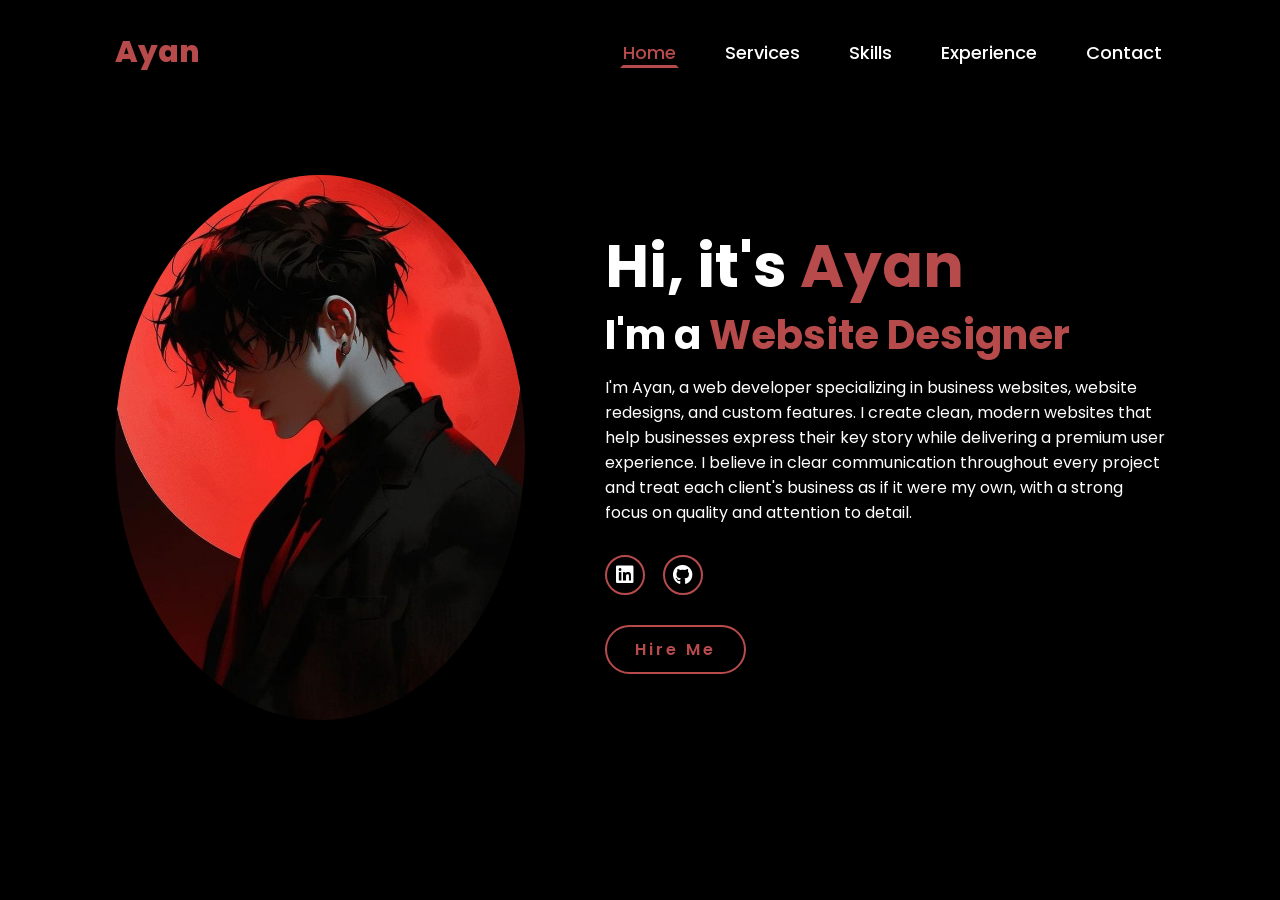
==== index.html @ 2f44f843 "first commit" ====
<!DOCTYPE html>
<html lang="en">
<head>
    <meta charset="UTF-8">
    <meta name="viewport" content="width=device-width, initial-scale=1.0">
    <link rel="stylesheet" href="style.css">
    <link rel="stylesheet" href="https://cdnjs.cloudflare.com/ajax/libs/font-awesome/6.5.2/css/all.min.css">
    <title>Ayan's Portfolio</title>
</head>
<body>
    <header>
        <a href="#" class="logo">Ayan</a>


        <nav>
            <a href="#" class="active">Home</a>
            <a href="#">Services</a>
            <a href="#">Skills</a>
            <a href="#">Experience</a>
            <a href="#">Contact</a>
        </nav>
    </header>
    <section class="home">
        <div class="home-img">
            <img src="main.jpg" alt="">
        </div>
        <div class="home-content">
            <h1>Hi, it's <Span>Ayan</Span></h1>
            <h3 class="typing-text">I'm a <Span> </Span></h3>
            <p> I'm Ayan, a web developer specializing in business websites, website redesigns, and custom features. I create clean, modern websites that help businesses express their key story while delivering a premium user experience. I believe in clear communication throughout every project and treat each client's business as if it were my own, with a strong focus on quality and attention to detail.
</p>
            <div class="social-icons">
                <a href="https://www.linkedin.com/in/ayannaayak?utm_source=share_via&utm_content=profile&utm_medium=member_android"><i class="fa-brands fa-linkedin"></i></a>
                <a href="https://github.com/ayannaayak"><i class="fa-brands fa-github"></i></a>
                <!-- <a href="#"><i class="fa-brands fa-instagram"></i></a> -->
            </div>
            <a href="#" class="btn">Hire Me</a>
        </div>
    </section>
</body>
</html>
---- style.css ----
@import url('https://fonts.googleapis.com/css2?family=Poppins:wght@100;200;300;400;500;600&display=swap');

*{
    margin: 0;
    padding: 0;
    box-sizing: border-box;
    text-decoration: none;
    border: none;
    outline: none;
    font-family: 'poppins',sans-serif;
}

html{
    font-size: 62.5%;
}

body{
    width: 100%;
    height: 100vh;
    overflow-x: hidden;background-color: #000;
    color: #fff;
}

header{
    margin-top: 20px;
    position: fixed;
    top: 0px;
    left: 0px;
    width: 100%;
    padding: 1rem 9%;
    background-color: transparent;
    filter: drop-shadow(10px);
    display: flex;
    justify-content: space-between;
    align-items: center;
    z-index: 100;
}

.logo{
    font-size: 3rem;
    color: #b74b4b;
    font-weight: 800;
    cursor: pointer;
    transition: 0.5s ease;
}

.logo:hover{
    transform: scale(1.1);
}

nav a{
    font-size: 1.8rem;
    color: #fff;
    margin-left: 4rem;
    font-weight: 500;
    transition: 0.3s ease;
    border: 3px solid transparent;
}

nav a:hover,
nav a.active{
    color: #b74b4b;
    border-bottom: 3px solid #b74b4b;
}

@media (max-width:995px) {
    nav{
        position:absolute;
        display: none;
        top: 0;
        top: 100%;
        right: 0;
        width: 40%;
        border-left: 3px solid #b74b4b;
        border-bottom: 3px solid #b74b4b;
        border-bottom-left-radius: 2rem;
        padding: 1rem solid;
        background-color: #161616;
        border-top: 0.1rem solid rgba(0,0,0,0.1);
    }
    nav.active{
        display: block;
    }

    nav a{ 
        display: block;
        font-size: 2rem;
        margin: 3rem 0;
    }

    nav a:hover,
    nav a.active{
        padding: 1rem;
        border-radius: 0.5rem;
        border-bottom: 0.5rem solid #b74b4b;
    }
}

section{
    min-height: 100vh;
    padding: 5rem 9% 5rem;
}

.home{
    display: flex;
    justify-content: center;
    align-items: center;
    gap: 8rem;
    background-color: #000;
}

.home .home-content h1{
    font-size: 6rem;
    font-weight: 700;
    line-height: 1.3;
}

span{
    color: #b74b4b;
}

.home-content h3{
    font-size: 4rem;
    margin-bottom: 1rem;
    font-weight: 700;
}

.home-content p{
    font-size: 1.6rem;
}

.home-img{
    border-radius: 50%;
}

.home-img img{
    position: relative;
    width: 32vw;
    border-radius: 50%;
    box-shadow: 0 0 25px solid #b74b4b;
    cursor: pointer;
    transition: 2s linear;
}

.home-img img:hover{
    font-size: 1.8rem;
    font-weight: 500;
}

.social-icons a{
    color: #fff;
    display: inline-flex;
    justify-content: center;
    align-items: center;
    width: 4rem;
    height: 4rem;
    background-color: transparent;
    border: 0.2rem solid #b74b4b;
    font-size: 2rem;
    border-radius: 50%;
    margin: 3rem 1.5rem 3rem 0;
    transition: 0.3s ease;
}

.social-icons a:hover{
    color: #000;
    transform: scale(1.3) translateY(-5px);
    background-color: #b74b4b;
    box-shadow: 0 0 25px #b74b4b;
}

.btn{
    display: inline-block;
    padding: 1rem 2.8rem;
    background-color: #000;
    border-radius: 4rem;
    font-size: 1.6rem;
    color: #b74b4b;
    letter-spacing: 0.3rem;
    font-weight: 600;
    border: 2px solid #b74b4b;
    transition: 0.3s ease;
    cursor: pointer;
}

.btn:hover{
    transform: scale3d(1.03);
    background-color: #b74b4b;
    color: #000;
    box-shadow: 0 0 25px #b74b4b;
}

.typing-text{
    font-size: 34px;
    font-weight: 600;
    min-width: 280px;
}

.typing-text span{
    position: relative;
}

.typing-text span::before{
    content: "Website Designer";
    color: #b74b4b;
    animation: words 20s infinite;
}

.typing-text span::after{
    content: "";
    background-color: #000;
    position: absolute;
    width: calc(100% + 8px);
    height: 100%;
    border-left: 3px solid #000;
    right: -8;
    animation: cursor 0.6s infinite;
}

@keyframes cursor{
    to{
        border-left: 3px solid #b74b4b;
    }
}

@keyframes words {
    0%,25%{
        content: "Freelancer";
    }
    26%,50%{
        content: "website devloper";
    }
    51%,75%{
        content: "Online Presence Builder";
    }
    76%,100%{
        content: "Plant Lover";
    }
}

@media(max-width: 1000px){
    .home{
        gap: 4rem;

    }
}

@media(max-width: 995px){
    .home{
        flex-direction: column;
        margin: 5rem 4rem;
    }

    .home .home-content h3{
        font-size: 2.5rem;
    }

    .home-content h1{
        font-size: 5rem;
    }

    .home-img img{
        width: 70vw;
        margin-top: 4rem;
    }
}
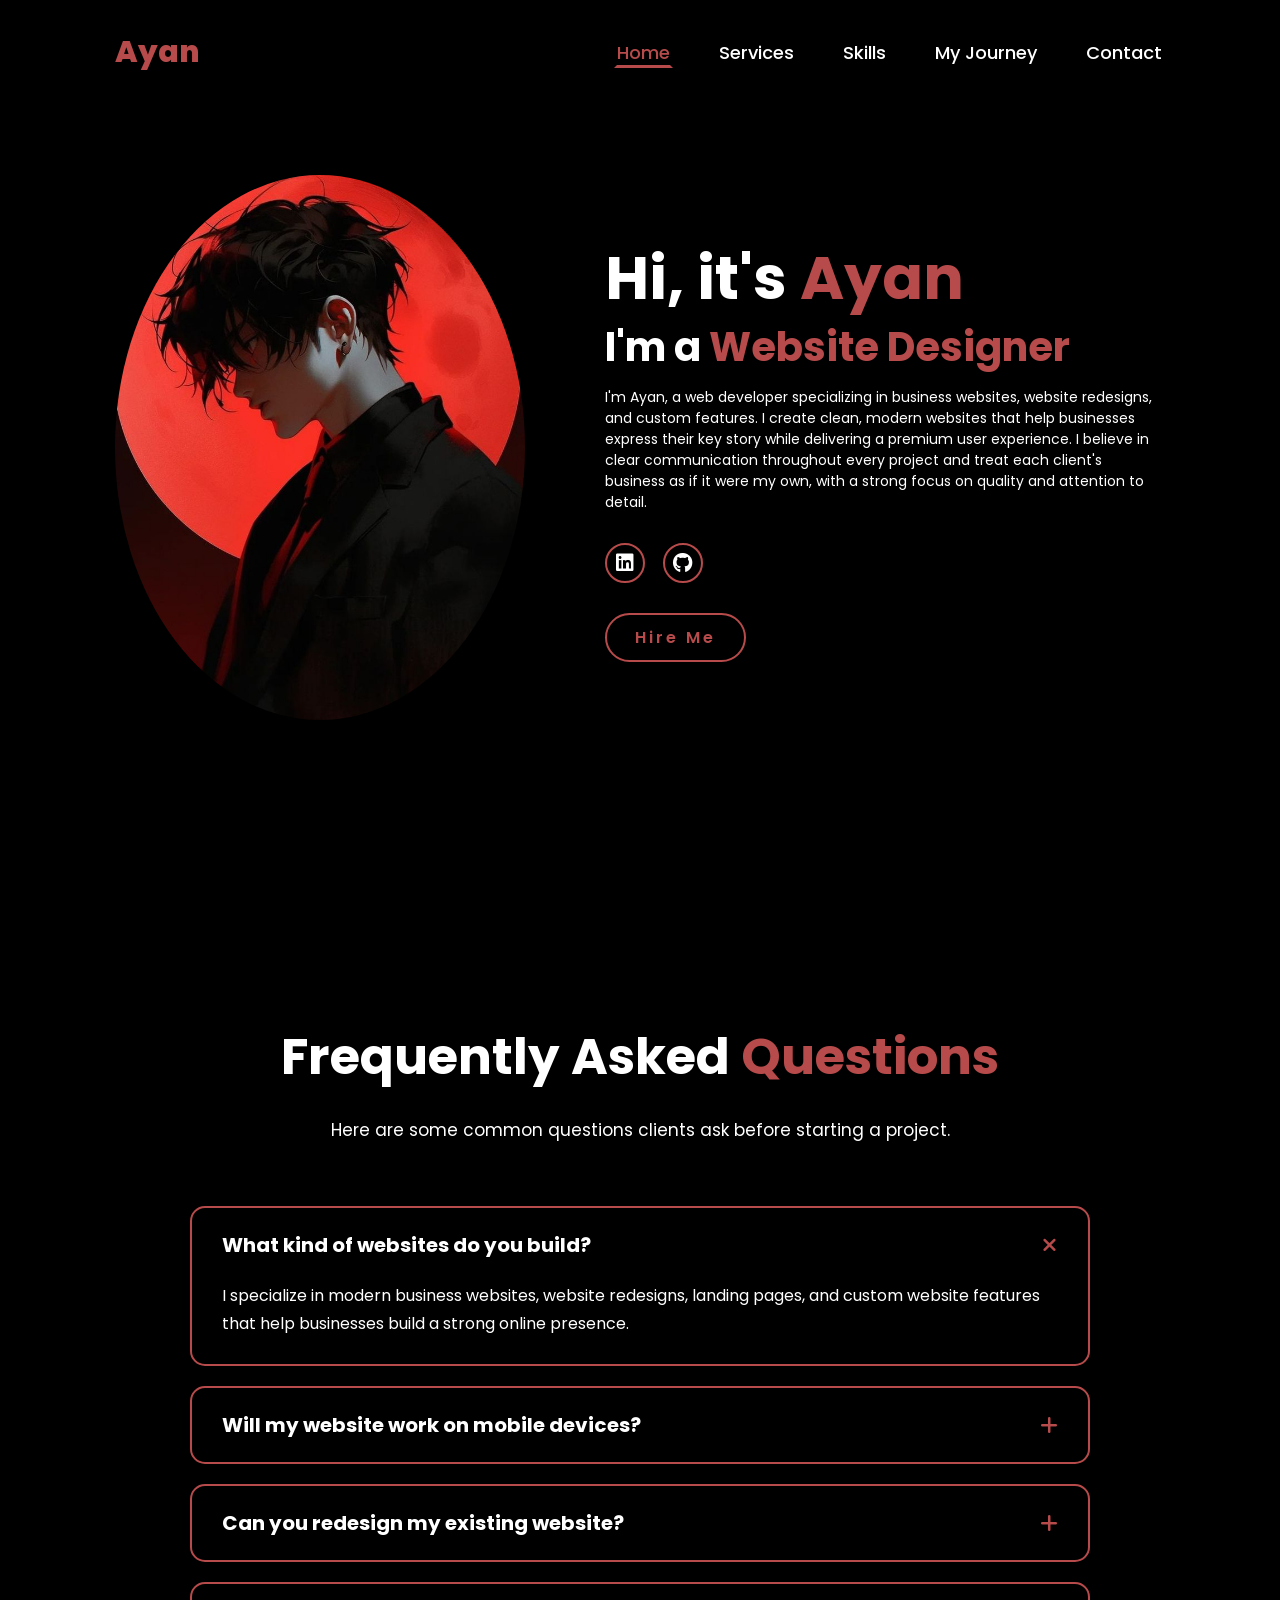
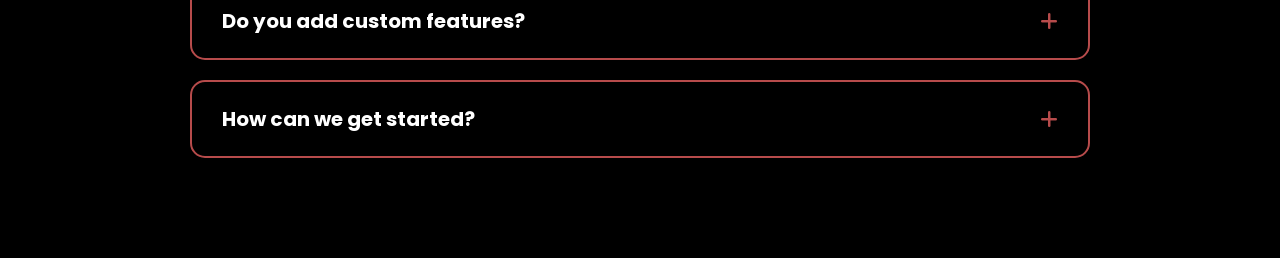
==== commit f21668b2: "deployment" ====
--- a/index.html
+++ b/index.html
@@ -10,14 +10,15 @@
 <body>
     <header>
         <a href="#" class="logo">Ayan</a>
+        <i class="fa-solid fa-bars" id="menu-icon"></i>
 
 
         <nav>
             <a href="#" class="active">Home</a>
-            <a href="#">Services</a>
-            <a href="#">Skills</a>
-            <a href="#">Experience</a>
-            <a href="#">Contact</a>
+            <a href="service.html">Services</a>
+            <a href="skill.html">Skills</a>
+            <a href="myjourney.html">My Journey</a>
+            <a href="contact.html">Contact</a>
         </nav>
     </header>
     <section class="home">
@@ -34,8 +35,98 @@
                 <a href="https://github.com/ayannaayak"><i class="fa-brands fa-github"></i></a>
                 <!-- <a href="#"><i class="fa-brands fa-instagram"></i></a> -->
             </div>
-            <a href="#" class="btn">Hire Me</a>
+            <a href="contact.html" class="btn">Hire Me</a>
         </div>
     </section>
+    <section class="faq">
+
+    <div class="faq-heading">
+        <h1>Frequently Asked <span>Questions</span></h1>
+
+        <p>
+            Here are some common questions clients ask before starting a project.
+        </p>
+    </div>
+
+    <div class="faq-container">
+
+        <div class="faq-item active">
+            <div class="faq-question">
+                <h3>What kind of websites do you build?</h3>
+                <i class="fa-solid fa-plus"></i>
+            </div>
+
+            <div class="faq-answer">
+                <p>
+                    I specialize in modern business websites, website redesigns,
+                    landing pages, and custom website features that help businesses
+                    build a strong online presence.
+                </p>
+            </div>
+        </div>
+
+        <div class="faq-item">
+            <div class="faq-question">
+                <h3>Will my website work on mobile devices?</h3>
+                <i class="fa-solid fa-plus"></i>
+            </div>
+
+            <div class="faq-answer">
+                <p>
+                    Yes. Every website I build is fully responsive and optimized for
+                    desktops, tablets, and smartphones.
+                </p>
+            </div>
+        </div>
+
+        <div class="faq-item">
+            <div class="faq-question">
+                <h3>Can you redesign my existing website?</h3>
+                <i class="fa-solid fa-plus"></i>
+            </div>
+
+            <div class="faq-answer">
+                <p>
+                    Absolutely. I can redesign outdated websites with a modern look,
+                    improved performance, and a better user experience while keeping
+                    your business goals in mind.
+                </p>
+            </div>
+        </div>
+
+        <div class="faq-item">
+            <div class="faq-question">
+                <h3>Do you add custom features?</h3>
+                <i class="fa-solid fa-plus"></i>
+            </div>
+
+            <div class="faq-answer">
+                <p>
+                    Yes. Whether you need booking forms, calculators, custom sections,
+                    interactive components, or other unique functionality, I can build
+                    features tailored to your requirements.
+                </p>
+            </div>
+        </div>
+
+        <div class="faq-item">
+            <div class="faq-question">
+                <h3>How can we get started?</h3>
+                <i class="fa-solid fa-plus"></i>
+            </div>
+
+            <div class="faq-answer">
+                <p>
+                    Simply contact me through the Contact page or LinkedIn. We'll
+                    discuss your project, your goals, and the best solution for your
+                    business.
+                </p>
+            </div>
+        </div>
+
+    </div>
+
+</section>
+    <script src="script.js"></script>
 </body>
 </html>
--- a/style.css
+++ b/style.css
@@ -63,21 +63,30 @@
     border-bottom: 3px solid #b74b4b;
 }
 
+#menu-icon{
+    font-size:3rem;
+    color: #b74b4b;
+    cursor:pointer;
+    display:none;
+    z-index: 101;
+}
+
+
 @media (max-width:995px) {
     nav{
         position:absolute;
         display: none;
         top: 0;
-        top: 100%;
         right: 0;
         width: 40%;
         border-left: 3px solid #b74b4b;
         border-bottom: 3px solid #b74b4b;
         border-bottom-left-radius: 2rem;
-        padding: 1rem solid;
+        padding: 1rem;
         background-color: #161616;
         border-top: 0.1rem solid rgba(0,0,0,0.1);
     }
+
     nav.active{
         display: block;
     }
@@ -93,6 +102,10 @@
         padding: 1rem;
         border-radius: 0.5rem;
         border-bottom: 0.5rem solid #b74b4b;
+    }
+
+    #menu-icon{
+    display:block;
     }
 }
 
@@ -126,7 +139,7 @@
 }
 
 .home-content p{
-    font-size: 1.6rem;
+    font-size: 1.4rem;
 }
 
 .home-img{
@@ -265,3 +278,80 @@
     }
 }
 
+.faq{
+    padding:120px 9% 80px;
+    background:#000;
+    color:#fff;
+}
+
+.faq-heading{
+    text-align:center;
+    margin-bottom:60px;
+}
+
+.faq-heading h1{
+    font-size:5rem;
+    margin-bottom:20px;
+}
+
+.faq-heading p{
+    max-width:700px;
+    margin:auto;
+    font-size:1.7rem;
+    line-height:1.8;
+}
+
+.faq-container{
+    max-width:900px;
+    margin:auto;
+}
+
+.faq-item{
+    border:2px solid #b74b4b;
+    border-radius:15px;
+    margin-bottom:20px;
+    overflow:hidden;
+    transition:.3s ease;
+}
+
+.faq-item:hover{
+    box-shadow:0 0 20px #b74b4b;
+}
+
+.faq-question{
+    display:flex;
+    justify-content:space-between;
+    align-items:center;
+    padding:22px 30px;
+    cursor:pointer;
+}
+
+.faq-question h3{
+    font-size:2rem;
+}
+
+.faq-question i{
+    color:#b74b4b;
+    font-size:2rem;
+    transition:.3s;
+}
+
+.faq-answer{
+    max-height:0;
+    overflow:hidden;
+    transition:max-height .4s ease;
+}
+
+.faq-answer p{
+    padding:0 30px 25px;
+    font-size:1.6rem;
+    line-height:1.8;
+}
+
+.faq-item.active .faq-answer{
+    max-height:220px;
+}
+
+.faq-item.active .faq-question i{
+    transform:rotate(45deg);
+}
